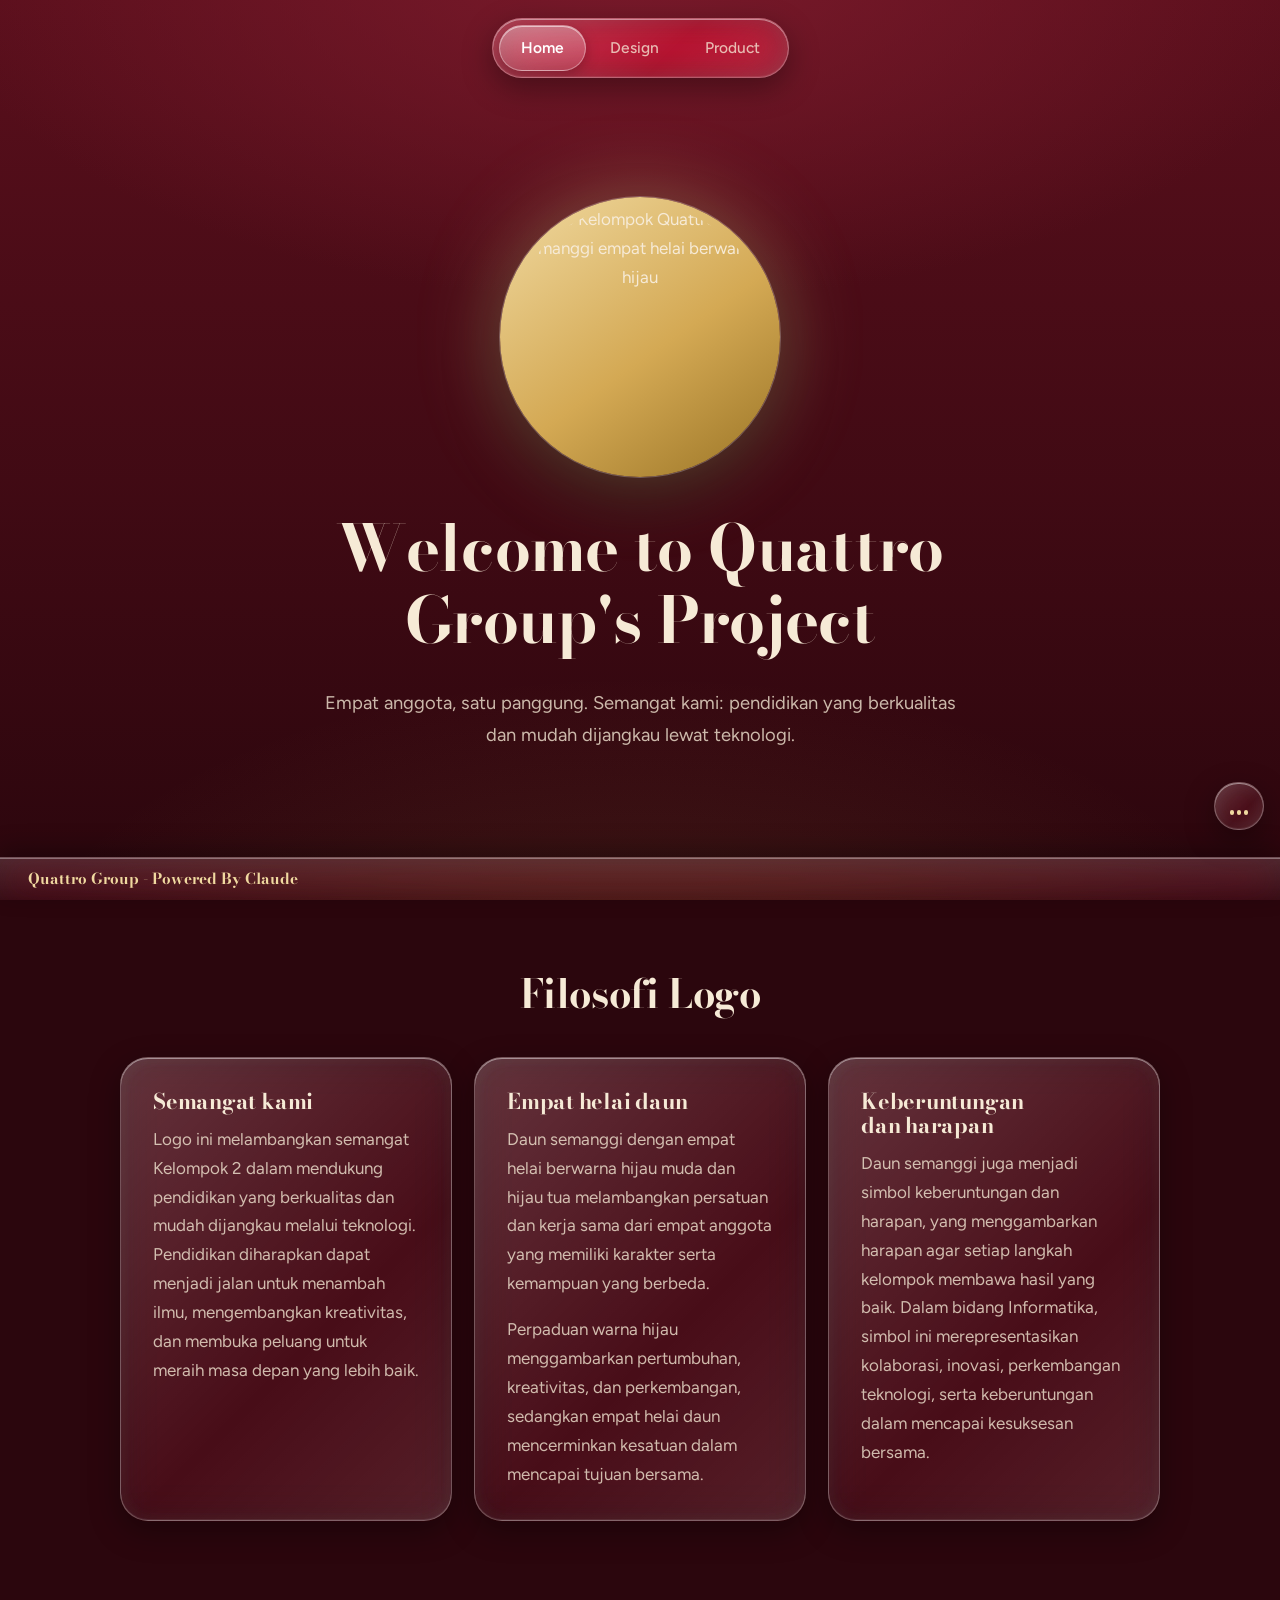
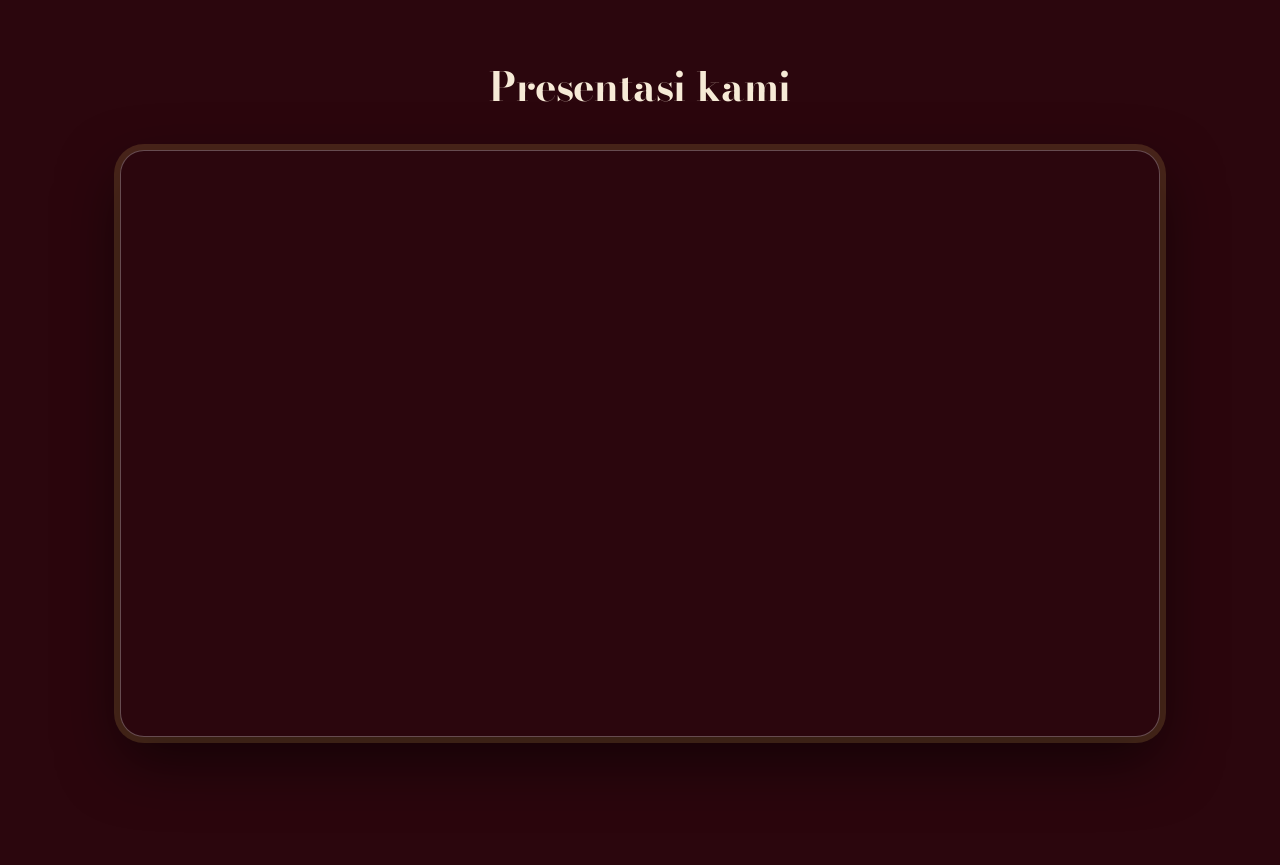
==== index.html @ 7adb5fd8 "Merge e5ae943a74b05cfe3225c793a8fa76614c03eaf5 into 2a68b630adbe007848e62d28ed60ac582b426d47" ====
<!DOCTYPE html>
<html lang="id">

<head>
  <meta charset="UTF-8">
  <meta name="viewport" content="width=device-width, initial-scale=1.0">
  <title>Kelompok Quattro</title>
  <link rel="icon" href="quattro.jpeg" type="image/jpeg">
  <link rel="preconnect" href="https://fonts.googleapis.com">
  <link rel="preconnect" href="https://fonts.gstatic.com" crossorigin>
  <link rel="stylesheet" href="style.css">
</head>

<body>
  <div class="curtains" aria-hidden="true">
    <div class="curtain curtain-left"></div>
    <div class="curtain curtain-right"></div>
  </div>

  <header class="site-header">
    <nav class="glass-nav" aria-label="Navigasi utama">
      <ul>
        <li><a href="index.html" aria-current="page">Home</a></li>
        <li><a href="design.html">Design</a></li>
        <li><a href="product.html">Product</a></li>
      </ul>
    </nav>
  </header>

  <main>
    <section class="stage">
      <div class="stage-inner">
        <div class="logo-frame">
          <img src="quattro.jpeg" alt="Logo Kelompok Quattro: daun semanggi empat helai berwarna hijau">
        </div>
        <h1>Welcome to Quattro Group's Project</h1>
        <p class="lead">Empat anggota, satu panggung. Semangat kami: pendidikan yang berkualitas dan mudah dijangkau lewat teknologi.</p>
      </div>
    </section>

    <section class="section">
      <div class="section-head">
        <h2>Filosofi Logo</h2>
      </div>
      <div class="grid">
        <article class="glass-card">
          <h3>Semangat kami</h3>
          <p>Logo ini melambangkan semangat Kelompok 2 dalam mendukung pendidikan yang berkualitas dan mudah dijangkau melalui teknologi. Pendidikan diharapkan dapat menjadi jalan untuk menambah ilmu, mengembangkan kreativitas, dan membuka peluang untuk meraih masa depan yang lebih baik.</p>
        </article>
        <article class="glass-card">
          <h3>Empat helai daun</h3>
          <p>Daun semanggi dengan empat helai berwarna hijau muda dan hijau tua melambangkan persatuan dan kerja sama dari empat anggota yang memiliki karakter serta kemampuan yang berbeda.</p>
          <p>Perpaduan warna hijau menggambarkan pertumbuhan, kreativitas, dan perkembangan, sedangkan empat helai daun mencerminkan kesatuan dalam mencapai tujuan bersama.</p>
        </article>
        <article class="glass-card">
          <h3>Keberuntungan dan harapan</h3>
          <p>Daun semanggi juga menjadi simbol keberuntungan dan harapan, yang menggambarkan harapan agar setiap langkah kelompok membawa hasil yang baik. Dalam bidang Informatika, simbol ini merepresentasikan kolaborasi, inovasi, perkembangan teknologi, serta keberuntungan dalam mencapai kesuksesan bersama.</p>
        </article>
      </div>
    </section>

    <section class="section">
      <div class="section-head">
        <h2>Presentasi kami</h2>
      </div>
      <div class="embed">
        <iframe loading="lazy" title="Presentasi Kelompok Quattro di Canva"
          src="https://www.canva.com/design/DAHXHiQUqAY/wrP-ZB67yoxqQMD6XIxXsA/view?embed"
          allowfullscreen="allowfullscreen" allow="fullscreen">
        </iframe>
      </div>
    </section>
  </main>

  <footer class="dev-bar">
    <span class="dev-bar-name">Quattro Group - Powered By Claude</span>
  </footer>

  <script src="script.js"></script>
</body>

  </html>
---- style.css ----
@import url("https://fonts.googleapis.com/css2?family=Bodoni+Moda:ital,opsz,wght@0,6..96,500;0,6..96,700;1,6..96,500&family=Figtree:wght@400;500;600&display=swap");

/* ---------- Tokens ---------- */
:root {
  --velvet: #5a0f1c;
  --velvet-deep: #2b060d;
  --velvet-light: #7a1a2b;
  --brass: #d4a954;
  --brass-soft: #f0d9a0;
  --ivory: #f6ead6;
  --ivory-dim: rgba(246, 234, 214, 0.78);

  --font-display: "Bodoni Moda", "Didot", Georgia, serif;
  --font-body: "Figtree", system-ui, -apple-system, "Segoe UI", sans-serif;

  --glass-fill: linear-gradient(
    135deg,
    rgba(255, 255, 255, 0.2),
    rgba(255, 255, 255, 0.05) 60%,
    rgba(255, 255, 255, 0.12)
  );
  --glass-border: rgba(255, 255, 255, 0.28);
  --glass-shadow: 0 10px 30px rgba(0, 0, 0, 0.35),
    inset 0 1px 0 rgba(255, 255, 255, 0.45),
    inset 0 -1px 0 rgba(255, 255, 255, 0.08),
    inset 0 0 18px rgba(255, 255, 255, 0.05);
}

/* ---------- Base ---------- */
*,
*::before,
*::after {
  box-sizing: border-box;
}

html {
  min-height: 100%;
  scroll-behavior: smooth;
}

body {
  margin: 0;
  min-height: 100vh;
  font-family: var(--font-body);
  font-size: 1.0625rem;
  line-height: 1.7;
  color: var(--ivory);
  background-color: var(--velvet-deep);
  background-image:
    radial-gradient(ellipse 80% 55% at 50% -5%, var(--velvet-light), transparent 70%),
    radial-gradient(ellipse 70% 50% at 50% 110%, rgba(212, 169, 84, 0.12), transparent 70%),
    linear-gradient(180deg, var(--velvet), var(--velvet-deep));
  background-attachment: fixed;
  overflow-x: hidden;
}

img {
  max-width: 100%;
  display: block;
}

a {
  color: var(--brass-soft);
}

:focus-visible {
  outline: 2px solid var(--brass);
  outline-offset: 3px;
  border-radius: 10px;
}

/* ---------- Liquid glass navigation ---------- */
.site-header {
  position: fixed;
  top: 18px;
  left: 0;
  right: 0;
  z-index: 50;
  display: flex;
  justify-content: center;
  padding: 0 16px;
  pointer-events: none;
}

.glass-nav {
  --mx: 50%;
  --my: 0%;
  position: relative;
  pointer-events: auto;
  border-radius: 999px;
  padding: 6px;
  background: var(--glass-fill);
  border: 1px solid var(--glass-border);
  box-shadow: var(--glass-shadow);
  -webkit-backdrop-filter: blur(22px) saturate(190%) brightness(1.08);
  backdrop-filter: blur(22px) saturate(190%) brightness(1.08);
  overflow: hidden;
}

/* specular highlight that follows the cursor */
.glass-nav::before {
  content: "";
  position: absolute;
  inset: 0;
  border-radius: inherit;
  background: radial-gradient(
    120px 60px at var(--mx) var(--my),
    rgba(255, 255, 255, 0.35),
    transparent 70%
  );
  opacity: 0;
  transition: opacity 0.3s ease;
  pointer-events: none;
}

.glass-nav:hover::before {
  opacity: 1;
}

.glass-nav ul {
  position: relative;
  display: flex;
  gap: 2px;
  margin: 0;
  padding: 0;
  list-style: none;
}

.glass-nav li {
  position: relative;
  z-index: 1;
}

.glass-nav a {
  display: block;
  padding: 10px 22px;
  border-radius: 999px;
  color: var(--ivory-dim);
  font-weight: 500;
  font-size: 0.97rem;
  text-decoration: none;
  transition: color 0.25s ease;
}

.glass-nav a:hover,
.glass-nav a:focus-visible {
  color: #fff;
}

.glass-nav a[aria-current="page"] {
  color: #fff;
  font-weight: 600;
}

/* sliding glass pill (position set by script.js) */
.nav-indicator {
  position: absolute;
  top: 0;
  left: 0;
  height: 100%;
  width: 0;
  border-radius: 999px;
  background: linear-gradient(
    180deg,
    rgba(255, 255, 255, 0.34),
    rgba(255, 255, 255, 0.12)
  );
  border: 1px solid rgba(255, 255, 255, 0.35);
  box-shadow: inset 0 1px 0 rgba(255, 255, 255, 0.55),
    0 4px 14px rgba(0, 0, 0, 0.25);
  transition: transform 0.45s cubic-bezier(0.34, 1.4, 0.5, 1),
    width 0.45s cubic-bezier(0.34, 1.4, 0.5, 1), opacity 0.2s ease;
  pointer-events: none;
  opacity: 0;
}

.nav-indicator.is-ready {
  opacity: 1;
}

/* ---------- Stage (hero) ---------- */
.stage {
  position: relative;
  min-height: 100vh;
  display: grid;
  place-items: center;
  padding: 120px 24px 72px;
  text-align: center;
  isolation: isolate;
  overflow: hidden;
}

/* spotlight cone from above */
.stage::before {
  content: "";
  position: absolute;
  top: 0;
  left: 50%;
  width: min(900px, 120vw);
  height: 100%;
  transform: translateX(-50%);
  background: conic-gradient(
    from 180deg at 50% -6%,
    transparent 160deg,
    rgba(255, 233, 180, 0.2) 172deg,
    rgba(255, 233, 180, 0.34) 180deg,
    rgba(255, 233, 180, 0.2) 188deg,
    transparent 200deg
  );
  filter: blur(14px);
  z-index: -1;
  pointer-events: none;
}

.stage-inner {
  max-width: 760px;
}

.logo-frame {
  width: min(280px, 62vw);
  aspect-ratio: 1;
  margin: 0 auto 36px;
  border-radius: 50%;
  padding: 8px;
  background: linear-gradient(145deg, var(--brass-soft), var(--brass) 55%, #9a7425);
  box-shadow: 0 0 0 1px rgba(255, 255, 255, 0.25),
    0 0 80px rgba(255, 223, 150, 0.35),
    0 24px 50px rgba(0, 0, 0, 0.5);
}

.logo-frame img {
  width: 100%;
  height: 100%;
  border-radius: 50%;
  object-fit: cover;
}

h1,
h2,
h3 {
  font-family: var(--font-display);
  font-weight: 700;
  line-height: 1.12;
  letter-spacing: -0.01em;
  margin: 0 0 0.5em;
  color: var(--ivory);
  text-wrap: balance;
}

h1 {
  font-size: clamp(2.3rem, 6vw, 4rem);
}

h2 {
  font-size: clamp(1.7rem, 3.6vw, 2.5rem);
}

h3 {
  font-size: 1.35rem;
}

.lead {
  max-width: 54ch;
  margin: 0 auto;
  font-size: 1.15rem;
  color: var(--ivory-dim);
}

/* ---------- Curtains (open once on load) ---------- */
.curtains {
  position: fixed;
  inset: 0;
  z-index: 40;
  overflow: hidden;
  pointer-events: none;
}

.curtain {
  position: absolute;
  top: 0;
  bottom: 0;
  width: 52vw;
  pointer-events: none;
  background:
    repeating-linear-gradient(
      90deg,
      rgba(0, 0, 0, 0.35) 0,
      rgba(0, 0, 0, 0.05) 3.5vw,
      rgba(255, 255, 255, 0.07) 6vw,
      rgba(0, 0, 0, 0.3) 9vw
    ),
    linear-gradient(180deg, #7d1526, #430912);
  box-shadow: 0 0 60px rgba(0, 0, 0, 0.7);
  animation-duration: 1.9s;
  animation-delay: 0.25s;
  animation-fill-mode: forwards;
  animation-timing-function: cubic-bezier(0.7, 0, 0.2, 1);
}

.curtain-left {
  left: 0;
  transform-origin: left;
  animation-name: open-left;
}

.curtain-right {
  right: 0;
  transform-origin: right;
  animation-name: open-right;
}

@keyframes open-left {
  to {
    transform: translateX(-100%) scaleX(0.6);
  }
}

@keyframes open-right {
  to {
    transform: translateX(100%) scaleX(0.6);
  }
}

/* ---------- Sections ---------- */
.section {
  width: min(1040px, 100% - 40px);
  margin: 0 auto;
  padding: 72px 0;
}

.section-head {
  text-align: center;
  margin-bottom: 40px;
}

.page-top {
  padding-top: 150px;
}

/* ---------- Glass cards ---------- */
.glass-card {
  position: relative;
  border-radius: 28px;
  padding: 32px;
  background: var(--glass-fill);
  border: 1px solid var(--glass-border);
  box-shadow: var(--glass-shadow);
  -webkit-backdrop-filter: blur(18px) saturate(170%);
  backdrop-filter: blur(18px) saturate(170%);
}

.glass-card p {
  margin: 0;
  color: var(--ivory-dim);
}

.glass-card p + p {
  margin-top: 1em;
}

.prose {
  max-width: 68ch;
  margin: 0 auto;
}

.grid {
  display: grid;
  gap: 22px;
  grid-template-columns: repeat(auto-fit, minmax(240px, 1fr));
}

/* ---------- Video / embed ---------- */
.embed {
  position: relative;
  width: 100%;
  padding-top: 56.25%;
  border-radius: 24px;
  overflow: hidden;
  border: 1px solid var(--glass-border);
  box-shadow: 0 0 0 6px rgba(212, 169, 84, 0.18), 0 24px 60px rgba(0, 0, 0, 0.55);
  background: var(--velvet-deep);
}

.embed iframe {
  position: absolute;
  inset: 0;
  width: 100%;
  height: 100%;
  border: 0;
}

/* ---------- Design page: swatches ---------- */
.swatch {
  padding: 0;
  overflow: hidden;
}

.swatch-color {
  height: 110px;
  border-bottom: 1px solid var(--glass-border);
}

.swatch-info {
  padding: 18px 22px 22px;
}

.swatch-info h3 {
  margin-bottom: 0.15em;
  font-size: 1.15rem;
}

.swatch-info p {
  font-size: 0.95rem;
}

.type-sample {
  font-family: var(--font-display);
  font-size: 3rem;
  line-height: 1;
  margin-bottom: 14px;
  color: var(--brass-soft);
}

.type-sample.body-face {
  font-family: var(--font-body);
  font-weight: 600;
}

/* ---------- Product page: ticket cards ---------- */
.ticket {
  display: flex;
  flex-direction: column;
  min-height: 260px;
  padding: 0;
  overflow: hidden;
  transition: transform 0.35s cubic-bezier(0.34, 1.4, 0.5, 1),
    box-shadow 0.35s ease;
}

.ticket:hover {
  transform: translateY(-6px) rotate(-0.6deg);
  box-shadow: 0 22px 44px rgba(0, 0, 0, 0.5),
    inset 0 1px 0 rgba(255, 255, 255, 0.5),
    0 0 0 1px rgba(212, 169, 84, 0.5);
}

.ticket-art {
  flex: 1;
  display: grid;
  place-items: center;
  min-height: 140px;
  background:
    radial-gradient(circle at 50% 40%, rgba(255, 223, 150, 0.28), transparent 65%),
    linear-gradient(160deg, rgba(255, 255, 255, 0.08), rgba(0, 0, 0, 0.2));
  font-family: var(--font-display);
  font-size: 3.4rem;
  color: var(--brass-soft);
}

/* perforated tear line */
.ticket-body {
  position: relative;
  padding: 20px 24px 24px;
  border-top: 2px dashed rgba(246, 234, 214, 0.35);
}

.ticket-body::before,
.ticket-body::after {
  content: "";
  position: absolute;
  top: -11px;
  width: 20px;
  height: 20px;
  border-radius: 50%;
  background: var(--velvet);
}

.ticket-body::before {
  left: -10px;
}

.ticket-body::after {
  right: -10px;
}

.ticket-body h3 {
  margin-bottom: 0.2em;
}

.ticket-body p {
  font-size: 0.95rem;
  color: var(--ivory-dim);
}

/* ---------- Dev bar ---------- */
body {
  padding-bottom: 56px;
}

.dev-bar {
  position: fixed;
  left: 0;
  right: 0;
  bottom: 0;
  z-index: 45;
  display: flex;
  align-items: center;
  justify-content: space-between;
  gap: 12px;
  padding: 11px clamp(14px, 4vw, 28px);
  font-size: 0.85rem;
  line-height: 1.3;
  color: var(--ivory-dim);
  background: linear-gradient(180deg, rgba(255, 255, 255, 0.14), rgba(255, 255, 255, 0.04));
  border-top: 1px solid var(--glass-border);
  box-shadow: inset 0 1px 0 rgba(255, 255, 255, 0.35), 0 -8px 24px rgba(0, 0, 0, 0.3);
  -webkit-backdrop-filter: blur(20px) saturate(180%);
  backdrop-filter: blur(20px) saturate(180%);
}

.dev-bar-name {
  font-family: var(--font-display);
  font-weight: 700;
  font-size: 0.95rem;
  color: var(--brass-soft);
}

/* ---------- Music toggle ---------- */
.bgm-toggle {
  position: fixed;
  right: 16px;
  bottom: 70px;
  z-index: 46;
  display: flex;
  align-items: center;
  gap: 0;
  height: 48px;
  padding: 0 15px;
  border-radius: 999px;
  color: #fff;
  font: inherit;
  font-size: 0.88rem;
  cursor: pointer;
  background: var(--glass-fill);
  border: 1px solid var(--glass-border);
  box-shadow: var(--glass-shadow);
  -webkit-backdrop-filter: blur(20px) saturate(190%);
  backdrop-filter: blur(20px) saturate(190%);
  transition: gap 0.35s ease, padding 0.35s ease;
}

.bgm-label {
  max-width: 0;
  overflow: hidden;
  white-space: nowrap;
  transition: max-width 0.45s ease;
}

.bgm-toggle:hover,
.bgm-toggle:focus-visible {
  gap: 10px;
  padding: 0 18px 0 15px;
}

.bgm-toggle:hover .bgm-label,
.bgm-toggle:focus-visible .bgm-label {
  max-width: 260px;
}

.bgm-eq {
  display: flex;
  align-items: flex-end;
  gap: 3px;
  width: 18px;
  height: 18px;
}

.bgm-eq i {
  flex: 1;
  height: 30%;
  border-radius: 2px;
  background: var(--brass-soft);
}

.bgm-toggle.is-playing .bgm-eq i {
  animation: eq 0.9s ease-in-out infinite;
}

.bgm-toggle.is-playing .bgm-eq i:nth-child(2) {
  animation-delay: -0.3s;
}

.bgm-toggle.is-playing .bgm-eq i:nth-child(3) {
  animation-delay: -0.6s;
}

@keyframes eq {
  0%, 100% { height: 25%; }
  50% { height: 100%; }
}

/* ---------- Responsive + motion ---------- */
@media (max-width: 520px) {
  .glass-nav a {
    padding: 9px 15px;
    font-size: 0.9rem;
  }

  .glass-card {
    padding: 24px;
  }

  .dev-bar {
    font-size: 0.76rem;
    gap: 8px;
  }

  .dev-bar-name {
    font-size: 0.82rem;
  }
}

@media (prefers-reduced-motion: reduce) {
  html {
    scroll-behavior: auto;
  }

  .curtain {
    display: none;
  }

  .nav-indicator,
  .ticket {
    transition: none;
  }

  .bgm-toggle.is-playing .bgm-eq i {
    animation: none;
    height: 70%;
  }
}
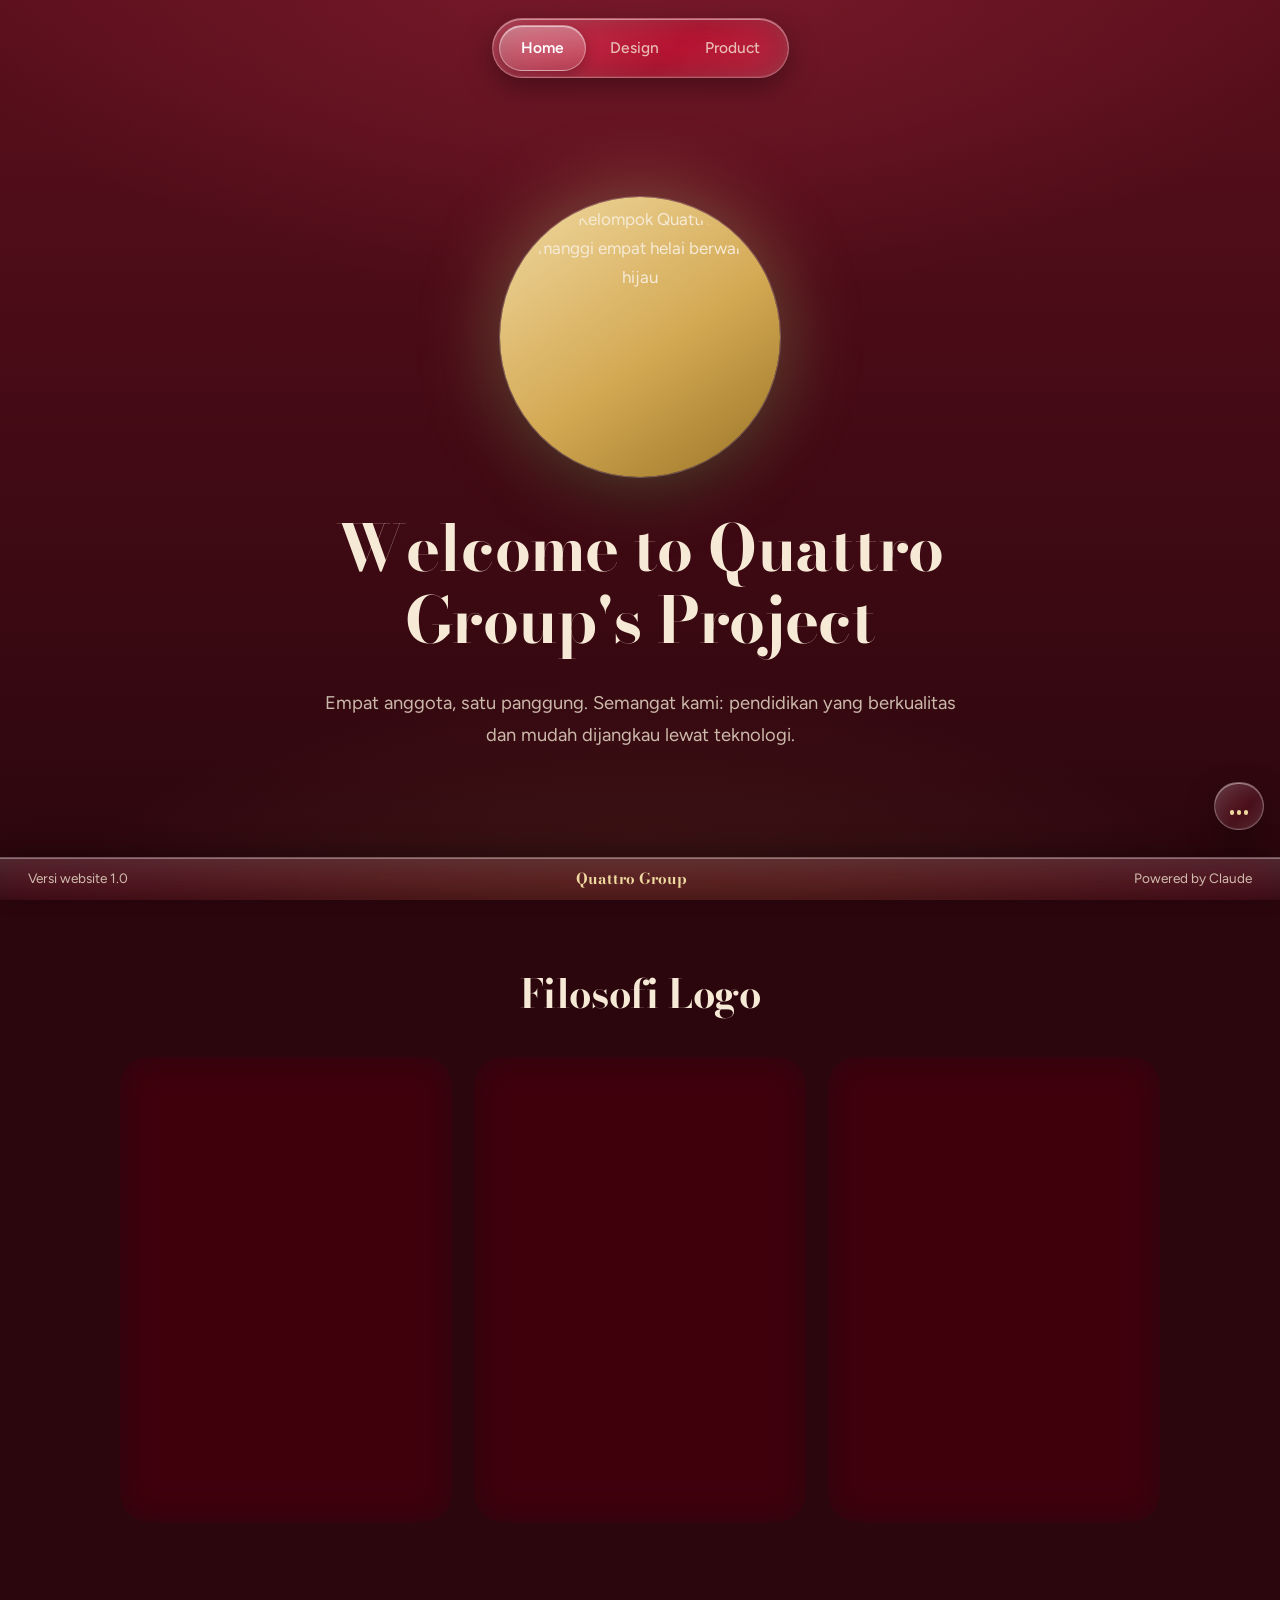
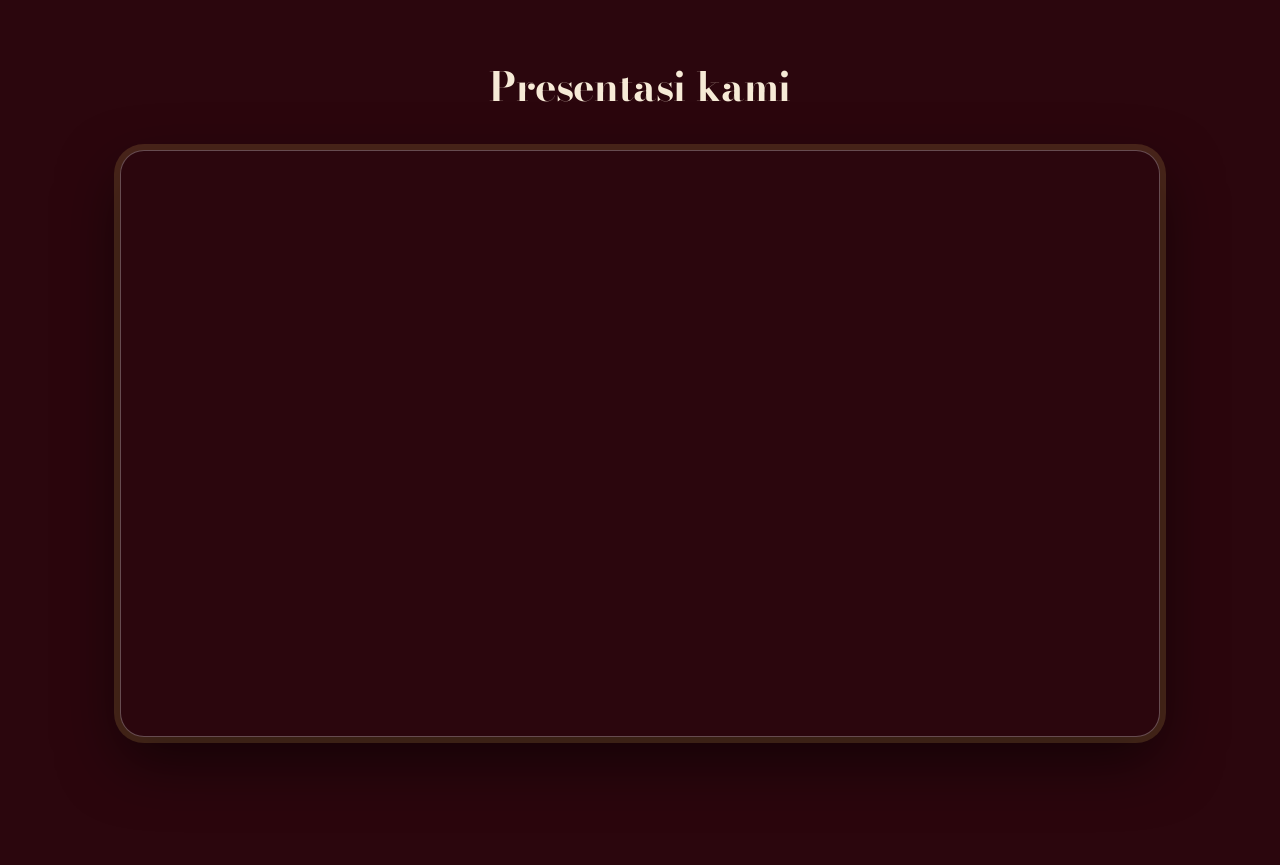
==== commit b0b05d9f: "index.html" ====
--- a/index.html
+++ b/index.html
@@ -73,10 +73,12 @@
   </main>
 
   <footer class="dev-bar">
-    <span class="dev-bar-name">Quattro Group - Powered By Claude</span>
+    <span>Versi website 1.0</span>
+    <span class="dev-bar-name">Quattro Group</span>
+    <span>Powered by Claude</span>
   </footer>
 
   <script src="script.js"></script>
 </body>
 
-  </html>
+</html>
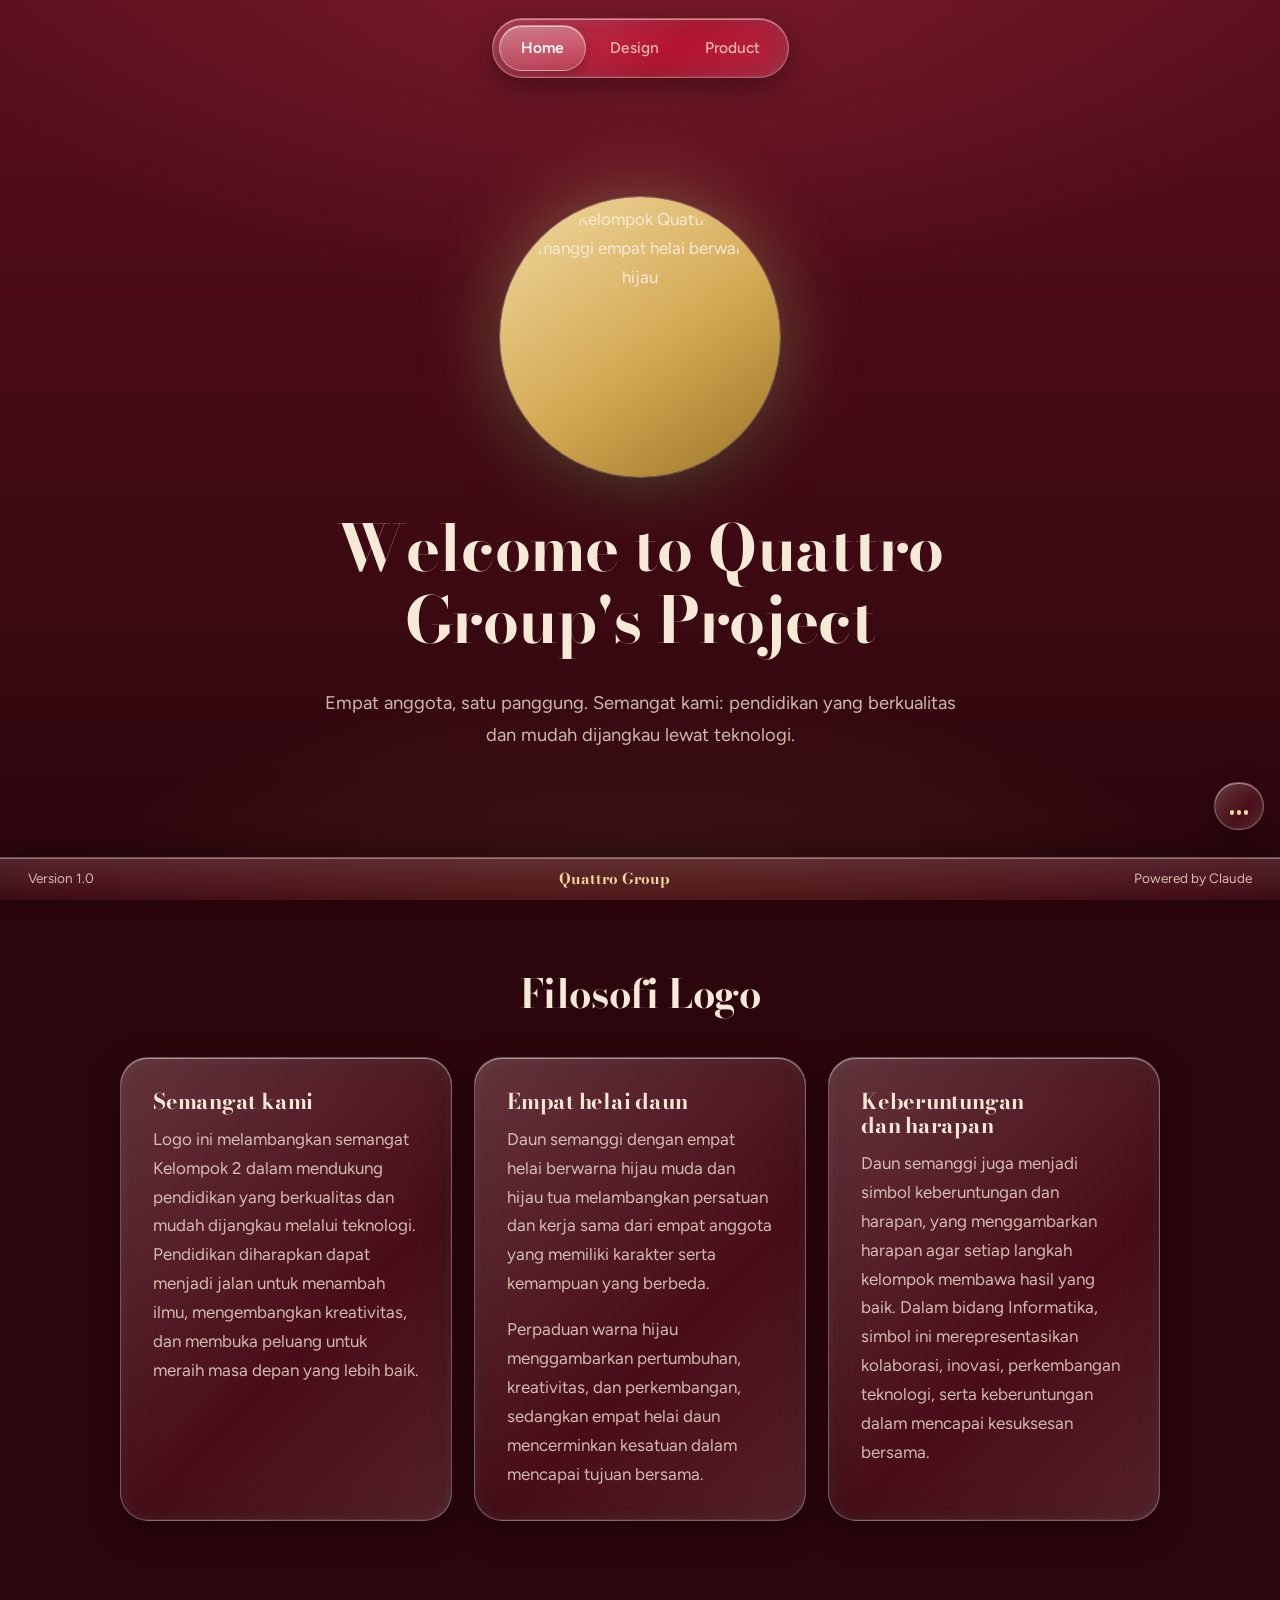
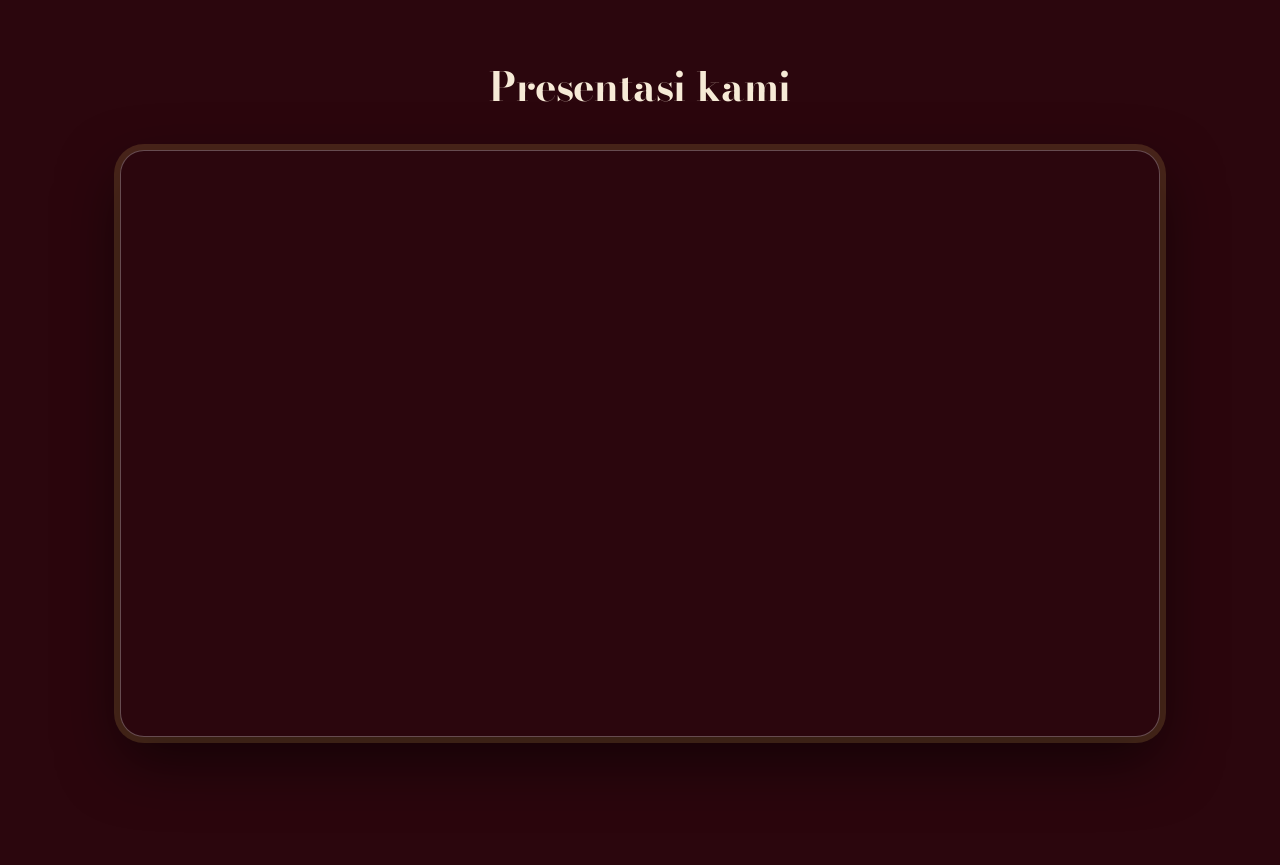
==== commit 0514895d: "Update index.html" ====
--- a/index.html
+++ b/index.html
@@ -73,7 +73,7 @@
   </main>
 
   <footer class="dev-bar">
-    <span>Versi website 1.0</span>
+    <span>Version 1.0</span>
     <span class="dev-bar-name">Quattro Group</span>
     <span>Powered by Claude</span>
   </footer>
